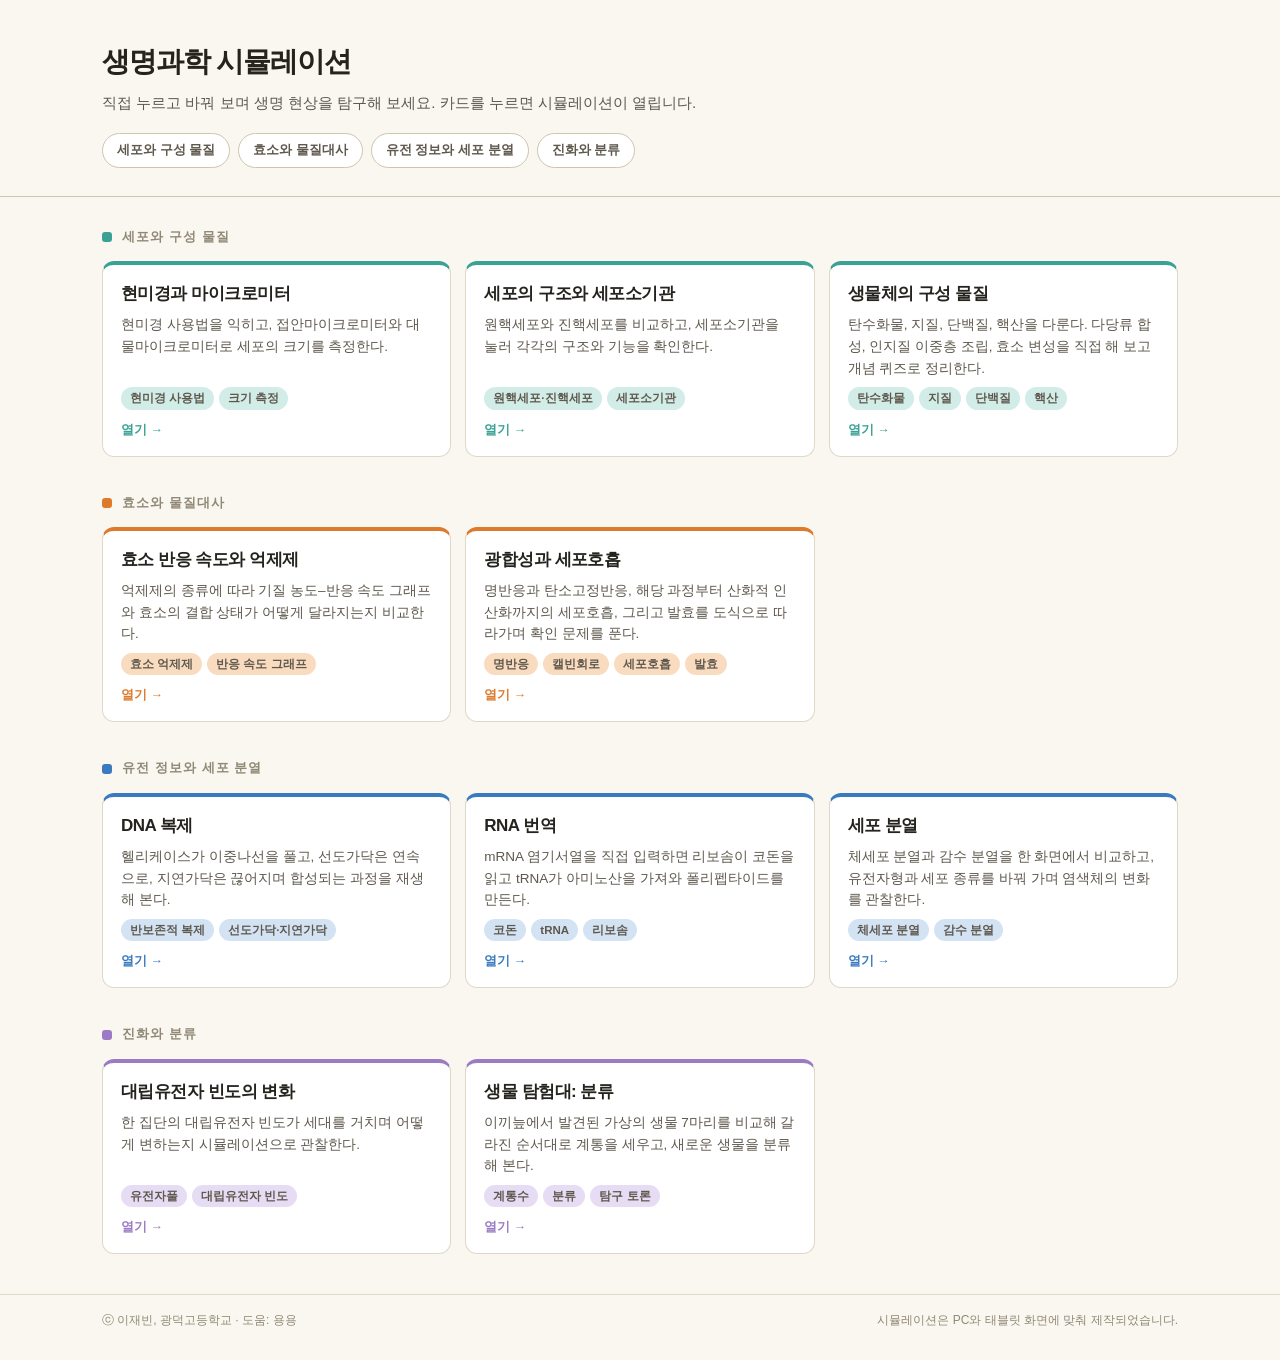
==== index.html @ 3afd6b74 "시뮬레이션 목록 페이지(index.html) 추가 - 시뮬레이션 10개를 주제별 4묶음 카드로 정리 - 태블릿·휴대폰 화면 대응" ====
<!DOCTYPE html>
<html lang="ko">
<head>
<meta charset="utf-8">
<meta name="viewport" content="width=device-width, initial-scale=1">
<title>생명과학 시뮬레이션</title>
<meta name="description" content="세포, 물질대사, 유전, 진화를 직접 조작하며 탐구하는 생명과학 인터랙티브 시뮬레이션 모음">
<style>
:root{
  --paper:#FAF7F0;
  --card:#FFFFFF;
  --ink:#25231E;
  --ink2:#5E584D;
  --ink3:#918977;
  --rule:#E0D8C7;
  --rule2:#CFC5AE;
  --orange:#DE7A2C;
  --sans:"Apple SD Gothic Neo","Malgun Gothic","맑은 고딕","Noto Sans KR","Nanum Gothic",sans-serif;

  /* 주제별 색 */
  --c1:#3AA294; --c1s:#D2ECE7;
  --c2:#DE7A2C; --c2s:#F9DCC0;
  --c3:#3A7BC0; --c3s:#D3E3F4;
  --c4:#9A7BC4; --c4s:#E6DCF4;
}
*{box-sizing:border-box;margin:0;padding:0}
body{
  background:var(--paper);color:var(--ink);
  font-family:var(--sans);font-size:15px;line-height:1.6;
  -webkit-font-smoothing:antialiased;
}
.wrap{max-width:1120px;margin:0 auto;padding:0 22px}

header{border-bottom:1px solid var(--rule2);padding:40px 0 28px}
header h1{font-size:28px;font-weight:800;letter-spacing:-.04em}
header p{margin-top:6px;color:var(--ink2);font-size:15px}
.jump{display:flex;flex-wrap:wrap;gap:8px;margin-top:18px}
.jump a{
  font-size:13px;font-weight:700;text-decoration:none;color:var(--ink2);
  border:1px solid var(--rule2);background:var(--card);border-radius:20px;padding:6px 14px;
}
.jump a:hover{border-color:var(--ink3);color:var(--ink)}

section{padding:30px 0 6px}
section h2{
  display:flex;align-items:center;gap:10px;
  font-size:13px;font-weight:800;letter-spacing:.08em;color:var(--ink3);margin-bottom:14px;
}
section h2::before{content:"";width:10px;height:10px;border-radius:3px;background:var(--c)}
.grid{display:grid;grid-template-columns:repeat(auto-fill,minmax(310px,1fr));gap:14px}

a.card{
  display:flex;flex-direction:column;gap:8px;
  background:var(--card);border:1px solid var(--rule);border-radius:12px;
  border-top:4px solid var(--c);
  padding:18px 18px 16px;text-decoration:none;color:inherit;min-height:168px;
  transition:transform .15s,box-shadow .15s,border-color .15s;
}
a.card:hover,a.card:focus-visible{
  transform:translateY(-2px);box-shadow:0 6px 18px rgba(60,50,30,.10);border-color:var(--rule2);
  outline:none;
}
.card h3{font-size:17px;font-weight:800;letter-spacing:-.03em;line-height:1.35}
.card p{font-size:13.5px;color:var(--ink2);line-height:1.6;flex:1}
.tags{display:flex;flex-wrap:wrap;gap:5px}
.tags span{
  font-size:11.5px;font-weight:700;padding:2px 9px;border-radius:20px;
  background:var(--cs);color:var(--ink2);
}
.go{font-size:12.5px;font-weight:800;color:var(--c);margin-top:2px}

.t1{--c:var(--c1);--cs:var(--c1s)}
.t2{--c:var(--c2);--cs:var(--c2s)}
.t3{--c:var(--c3);--cs:var(--c3s)}
.t4{--c:var(--c4);--cs:var(--c4s)}

footer{margin-top:34px;border-top:1px solid var(--rule);padding:16px 0 30px;font-size:12px;color:var(--ink3)}
.foot{display:flex;justify-content:space-between;gap:6px 12px;flex-wrap:wrap}

@media (prefers-reduced-motion:reduce){ a.card{transition:none} a.card:hover{transform:none} }
@media (max-width:640px){
  .wrap{padding:0 16px}
  header{padding:26px 0 20px}
  header h1{font-size:23px}
  .grid{grid-template-columns:1fr}
  a.card{min-height:0}
}
</style>
</head>
<body>

<header>
  <div class="wrap">
    <h1>생명과학 시뮬레이션</h1>
    <p>직접 누르고 바꿔 보며 생명 현상을 탐구해 보세요. 카드를 누르면 시뮬레이션이 열립니다.</p>
    <nav class="jump" aria-label="주제 바로가기">
      <a href="#cell">세포와 구성 물질</a>
      <a href="#meta">효소와 물질대사</a>
      <a href="#gene">유전 정보와 세포 분열</a>
      <a href="#evo">진화와 분류</a>
    </nav>
  </div>
</header>

<main class="wrap">

  <section id="cell" class="t1">
    <h2>세포와 구성 물질</h2>
    <div class="grid">
      <a class="card" href="Microscope.html">
        <h3>현미경과 마이크로미터</h3>
        <p>현미경 사용법을 익히고, 접안마이크로미터와 대물마이크로미터로 세포의 크기를 측정한다.</p>
        <div class="tags"><span>현미경 사용법</span><span>크기 측정</span></div>
        <span class="go">열기 →</span>
      </a>
      <a class="card" href="CellStructure.html">
        <h3>세포의 구조와 세포소기관</h3>
        <p>원핵세포와 진핵세포를 비교하고, 세포소기관을 눌러 각각의 구조와 기능을 확인한다.</p>
        <div class="tags"><span>원핵세포·진핵세포</span><span>세포소기관</span></div>
        <span class="go">열기 →</span>
      </a>
      <a class="card" href="metabolism_simulation_scaffold.html">
        <h3>생물체의 구성 물질</h3>
        <p>탄수화물, 지질, 단백질, 핵산을 다룬다. 다당류 합성, 인지질 이중층 조립, 효소 변성을 직접 해 보고 개념 퀴즈로 정리한다.</p>
        <div class="tags"><span>탄수화물</span><span>지질</span><span>단백질</span><span>핵산</span></div>
        <span class="go">열기 →</span>
      </a>
    </div>
  </section>

  <section id="meta" class="t2">
    <h2>효소와 물질대사</h2>
    <div class="grid">
      <a class="card" href="EnzymeInhibitor.html">
        <h3>효소 반응 속도와 억제제</h3>
        <p>억제제의 종류에 따라 기질 농도–반응 속도 그래프와 효소의 결합 상태가 어떻게 달라지는지 비교한다.</p>
        <div class="tags"><span>효소 억제제</span><span>반응 속도 그래프</span></div>
        <span class="go">열기 →</span>
      </a>
      <a class="card" href="Photosynthesis.html">
        <h3>광합성과 세포호흡</h3>
        <p>명반응과 탄소고정반응, 해당 과정부터 산화적 인산화까지의 세포호흡, 그리고 발효를 도식으로 따라가며 확인 문제를 푼다.</p>
        <div class="tags"><span>명반응</span><span>캘빈회로</span><span>세포호흡</span><span>발효</span></div>
        <span class="go">열기 →</span>
      </a>
    </div>
  </section>

  <section id="gene" class="t3">
    <h2>유전 정보와 세포 분열</h2>
    <div class="grid">
      <a class="card" href="DNARep.html">
        <h3>DNA 복제</h3>
        <p>헬리케이스가 이중나선을 풀고, 선도가닥은 연속으로, 지연가닥은 끊어지며 합성되는 과정을 재생해 본다.</p>
        <div class="tags"><span>반보존적 복제</span><span>선도가닥·지연가닥</span></div>
        <span class="go">열기 →</span>
      </a>
      <a class="card" href="RNATrans.html">
        <h3>RNA 번역</h3>
        <p>mRNA 염기서열을 직접 입력하면 리보솜이 코돈을 읽고 tRNA가 아미노산을 가져와 폴리펩타이드를 만든다.</p>
        <div class="tags"><span>코돈</span><span>tRNA</span><span>리보솜</span></div>
        <span class="go">열기 →</span>
      </a>
      <a class="card" href="CellDivision.html">
        <h3>세포 분열</h3>
        <p>체세포 분열과 감수 분열을 한 화면에서 비교하고, 유전자형과 세포 종류를 바꿔 가며 염색체의 변화를 관찰한다.</p>
        <div class="tags"><span>체세포 분열</span><span>감수 분열</span></div>
        <span class="go">열기 →</span>
      </a>
    </div>
  </section>

  <section id="evo" class="t4">
    <h2>진화와 분류</h2>
    <div class="grid">
      <a class="card" href="RevSim.html">
        <h3>대립유전자 빈도의 변화</h3>
        <p>한 집단의 대립유전자 빈도가 세대를 거치며 어떻게 변하는지 시뮬레이션으로 관찰한다.</p>
        <div class="tags"><span>유전자풀</span><span>대립유전자 빈도</span></div>
        <span class="go">열기 →</span>
      </a>
      <a class="card" href="Dis.html">
        <h3>생물 탐험대: 분류</h3>
        <p>이끼늪에서 발견된 가상의 생물 7마리를 비교해 갈라진 순서대로 계통을 세우고, 새로운 생물을 분류해 본다.</p>
        <div class="tags"><span>계통수</span><span>분류</span><span>탐구 토론</span></div>
        <span class="go">열기 →</span>
      </a>
    </div>
  </section>

</main>

<footer>
  <div class="wrap foot">
    <span>ⓒ 이재빈, 광덕고등학교 · 도움: 용용</span>
    <span>시뮬레이션은 PC와 태블릿 화면에 맞춰 제작되었습니다.</span>
  </div>
</footer>

</body>
</html>
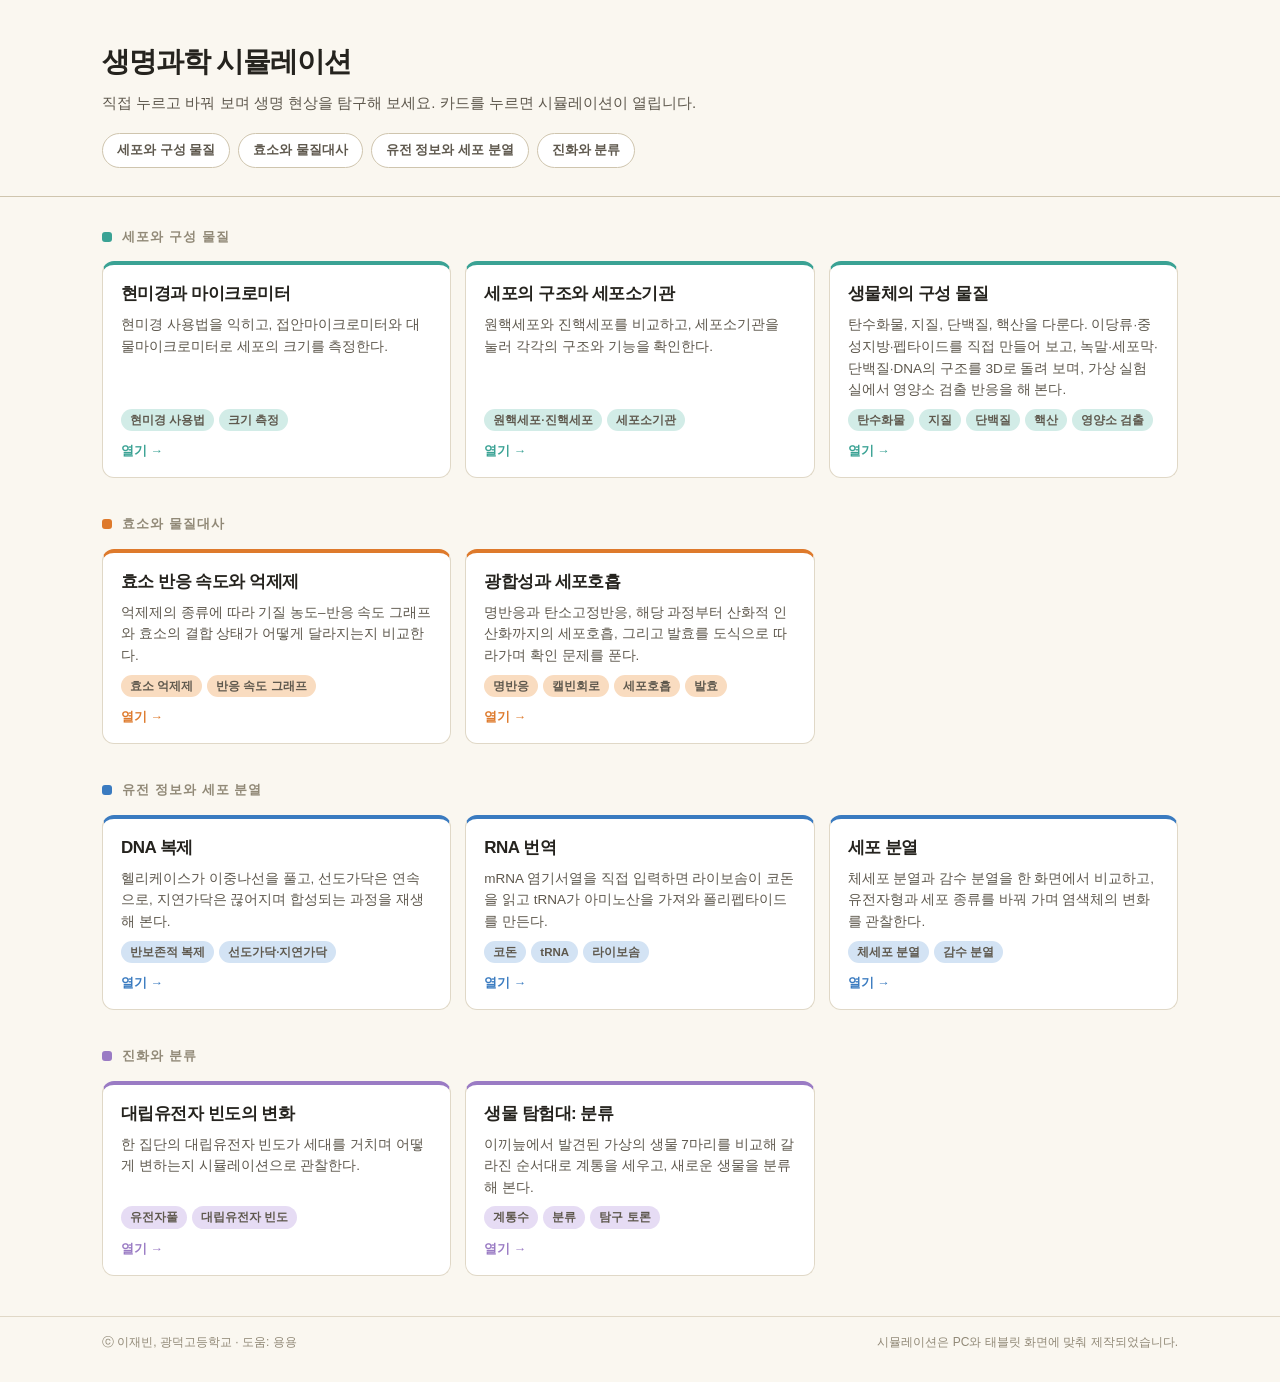
==== commit 8678921b: "Add files via upload 생명체의 구성 물질 기능 추가(3D 모델링, 검출 실험, 종합 분류), 인덱스 페이지 수정, RNA 합성 용어 수정" ====
--- a/index.html
+++ b/index.html
@@ -119,10 +119,10 @@
         <div class="tags"><span>원핵세포·진핵세포</span><span>세포소기관</span></div>
         <span class="go">열기 →</span>
       </a>
-      <a class="card" href="metabolism_simulation_scaffold.html">
+      <a class="card" href="Biomolecules.html">
         <h3>생물체의 구성 물질</h3>
-        <p>탄수화물, 지질, 단백질, 핵산을 다룬다. 다당류 합성, 인지질 이중층 조립, 효소 변성을 직접 해 보고 개념 퀴즈로 정리한다.</p>
-        <div class="tags"><span>탄수화물</span><span>지질</span><span>단백질</span><span>핵산</span></div>
+        <p>탄수화물, 지질, 단백질, 핵산을 다룬다. 이당류·중성지방·펩타이드를 직접 만들어 보고, 녹말·세포막·단백질·DNA의 구조를 3D로 돌려 보며, 가상 실험실에서 영양소 검출 반응을 해 본다.</p>
+        <div class="tags"><span>탄수화물</span><span>지질</span><span>단백질</span><span>핵산</span><span>영양소 검출</span></div>
         <span class="go">열기 →</span>
       </a>
     </div>
@@ -157,8 +157,8 @@
       </a>
       <a class="card" href="RNATrans.html">
         <h3>RNA 번역</h3>
-        <p>mRNA 염기서열을 직접 입력하면 리보솜이 코돈을 읽고 tRNA가 아미노산을 가져와 폴리펩타이드를 만든다.</p>
-        <div class="tags"><span>코돈</span><span>tRNA</span><span>리보솜</span></div>
+        <p>mRNA 염기서열을 직접 입력하면 라이보솜이 코돈을 읽고 tRNA가 아미노산을 가져와 폴리펩타이드를 만든다.</p>
+        <div class="tags"><span>코돈</span><span>tRNA</span><span>라이보솜</span></div>
         <span class="go">열기 →</span>
       </a>
       <a class="card" href="CellDivision.html">
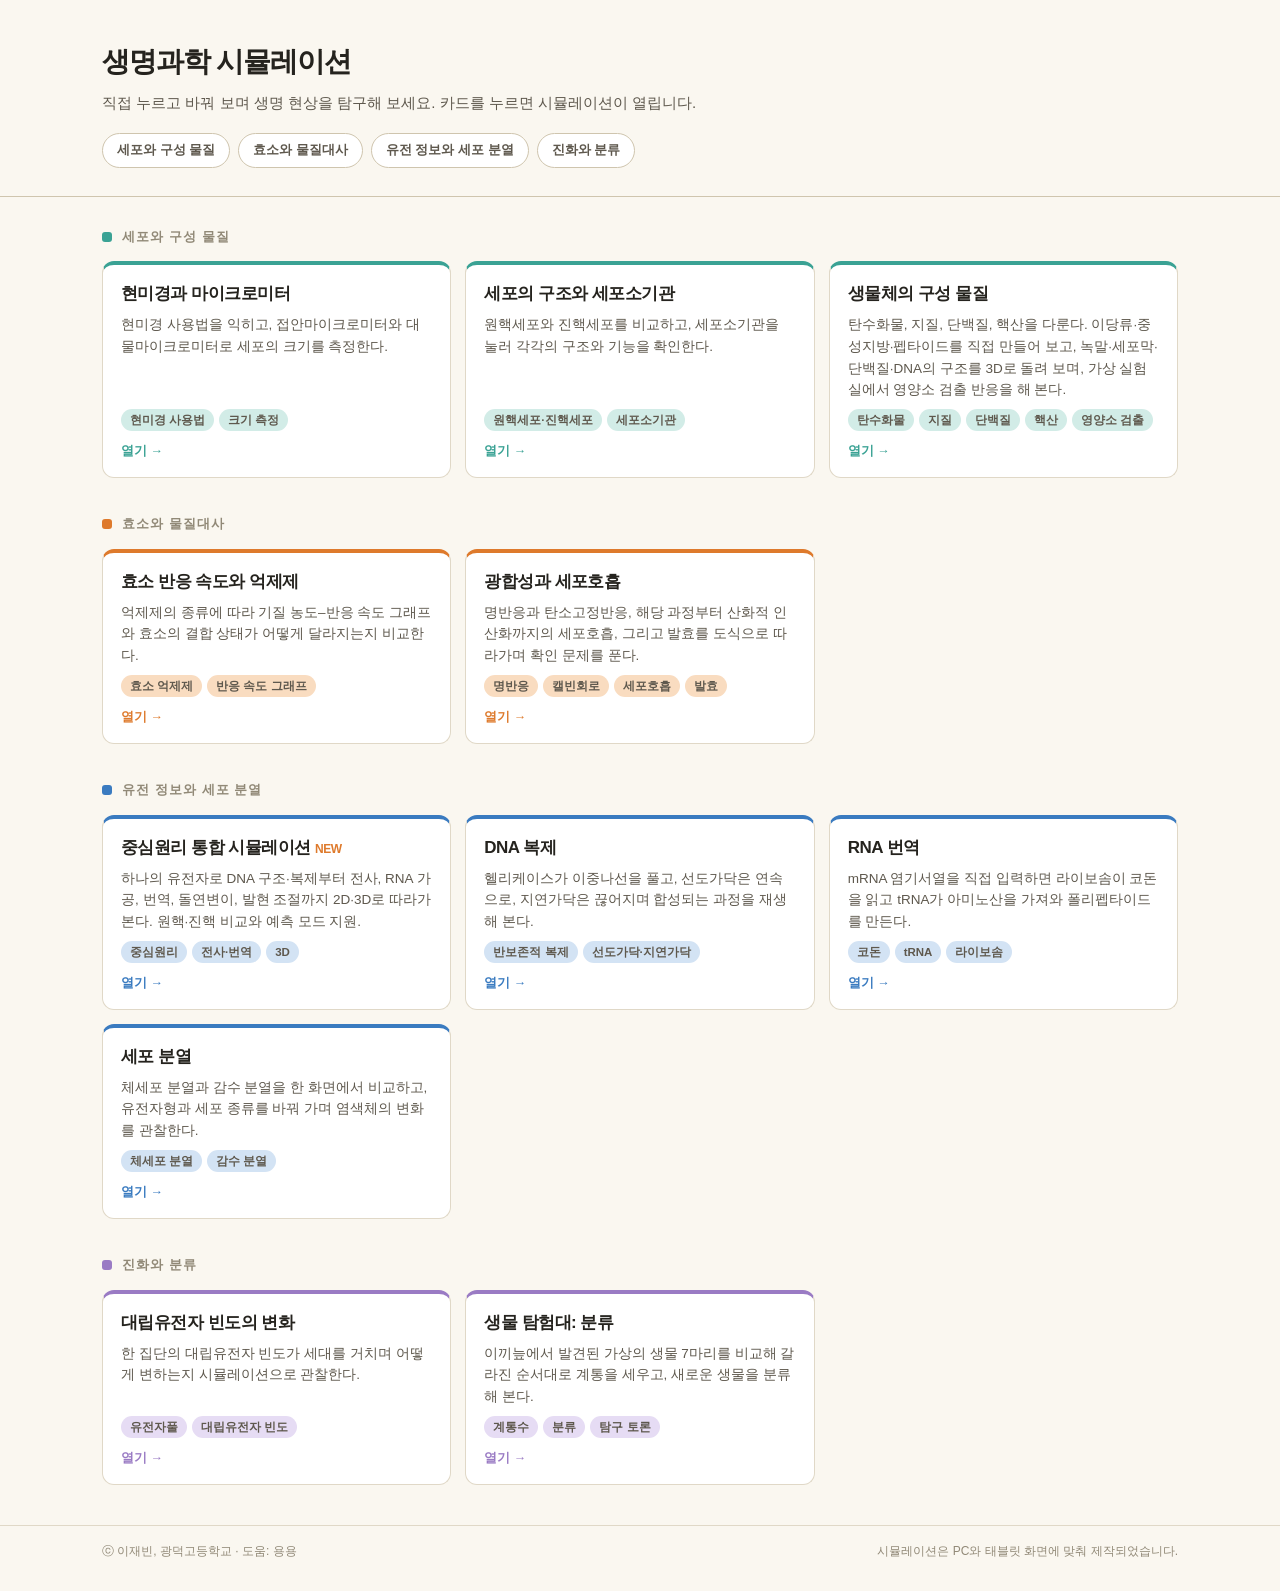
==== commit b3afbc44: "중심원리 시뮬레이션 추가" ====
--- a/index.html
+++ b/index.html
@@ -149,6 +149,12 @@
   <section id="gene" class="t3">
     <h2>유전 정보와 세포 분열</h2>
     <div class="grid">
+      <a class="card" href="CentralDogma.html">
+        <h3>중심원리 통합 시뮬레이션 <span style="font-size:12px;color:var(--orange)">NEW</span></h3>
+        <p>하나의 유전자로 DNA 구조·복제부터 전사, RNA 가공, 번역, 돌연변이, 발현 조절까지 2D·3D로 따라가 본다. 원핵·진핵 비교와 예측 모드 지원.</p>
+        <div class="tags"><span>중심원리</span><span>전사·번역</span><span>3D</span></div>
+        <span class="go">열기 →</span>
+      </a>
       <a class="card" href="DNARep.html">
         <h3>DNA 복제</h3>
         <p>헬리케이스가 이중나선을 풀고, 선도가닥은 연속으로, 지연가닥은 끊어지며 합성되는 과정을 재생해 본다.</p>
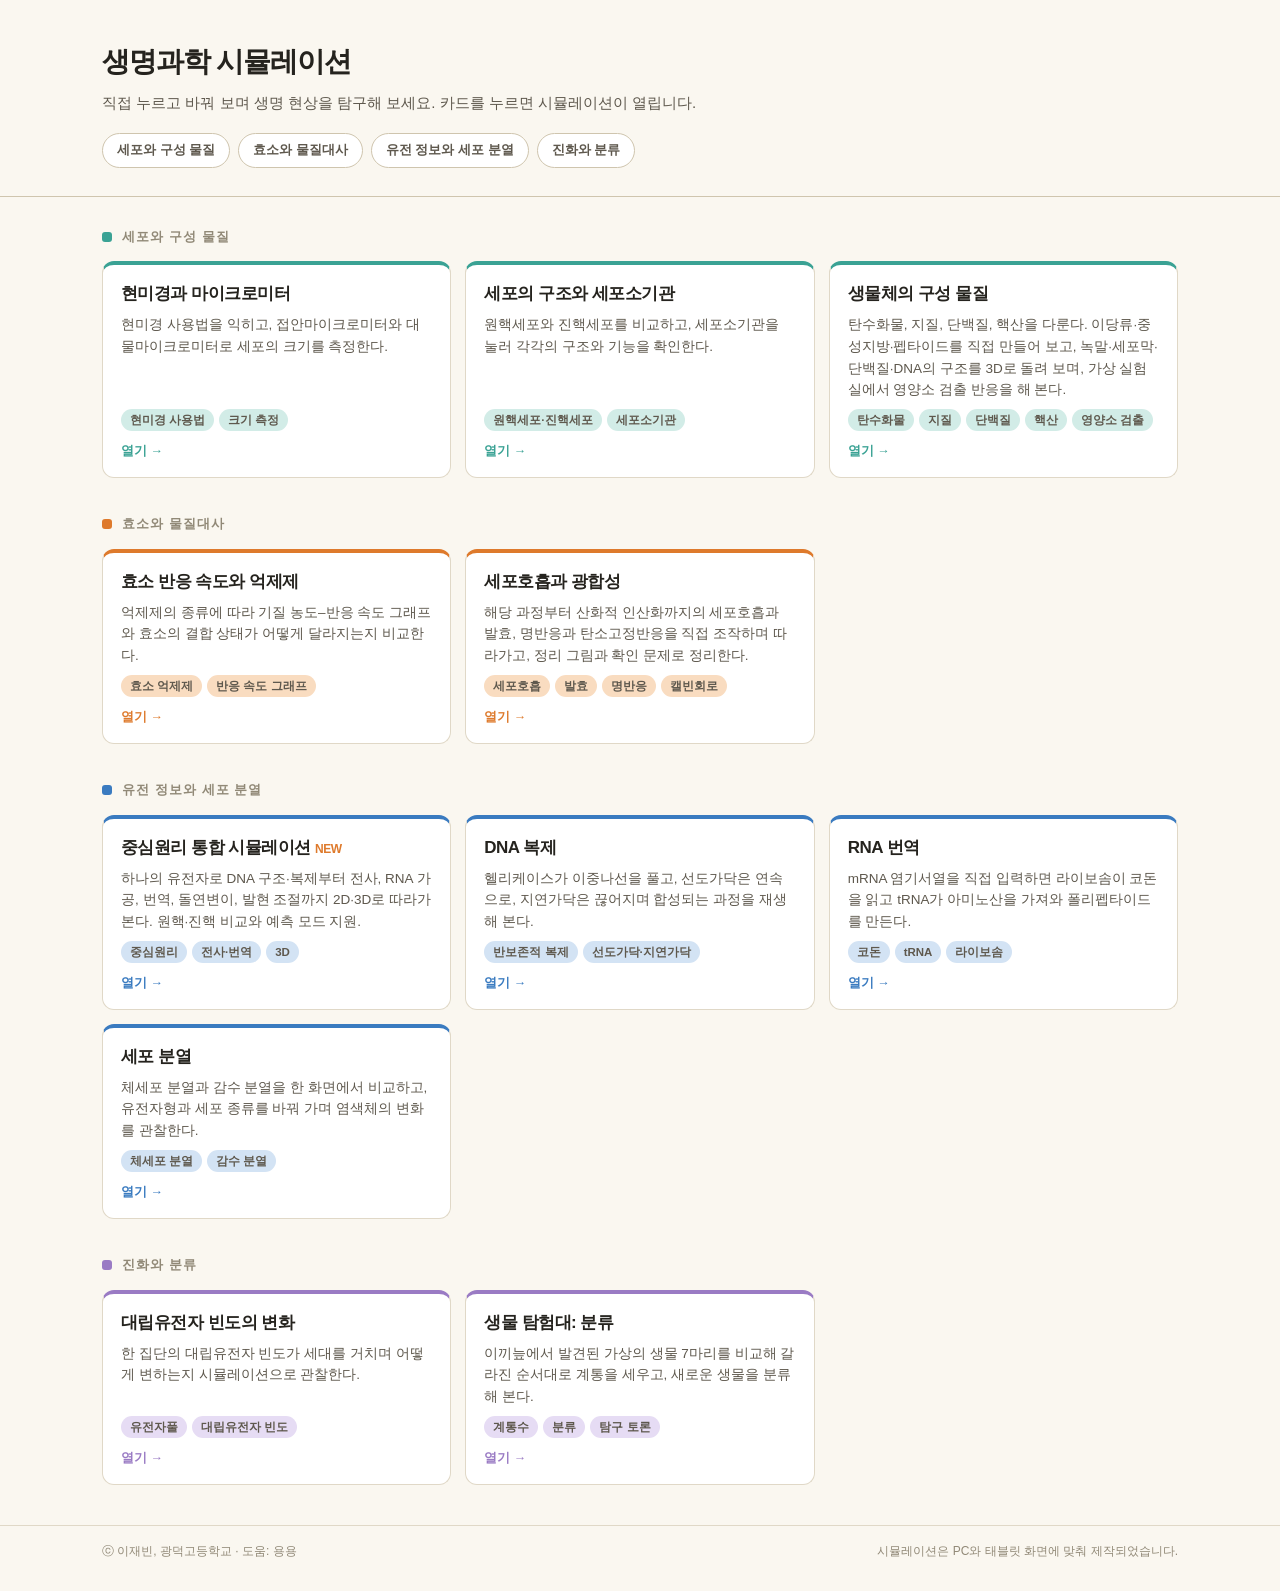
==== commit 2db2186b: "세포호흡과 광합성 수정(직접 조작)" ====
--- a/index.html
+++ b/index.html
@@ -138,9 +138,9 @@
         <span class="go">열기 →</span>
       </a>
       <a class="card" href="Photosynthesis.html">
-        <h3>광합성과 세포호흡</h3>
-        <p>명반응과 탄소고정반응, 해당 과정부터 산화적 인산화까지의 세포호흡, 그리고 발효를 도식으로 따라가며 확인 문제를 푼다.</p>
-        <div class="tags"><span>명반응</span><span>캘빈회로</span><span>세포호흡</span><span>발효</span></div>
+        <h3>세포호흡과 광합성</h3>
+        <p>해당 과정부터 산화적 인산화까지의 세포호흡과 발효, 명반응과 탄소고정반응을 직접 조작하며 따라가고, 정리 그림과 확인 문제로 정리한다.</p>
+        <div class="tags"><span>세포호흡</span><span>발효</span><span>명반응</span><span>캘빈회로</span></div>
         <span class="go">열기 →</span>
       </a>
     </div>
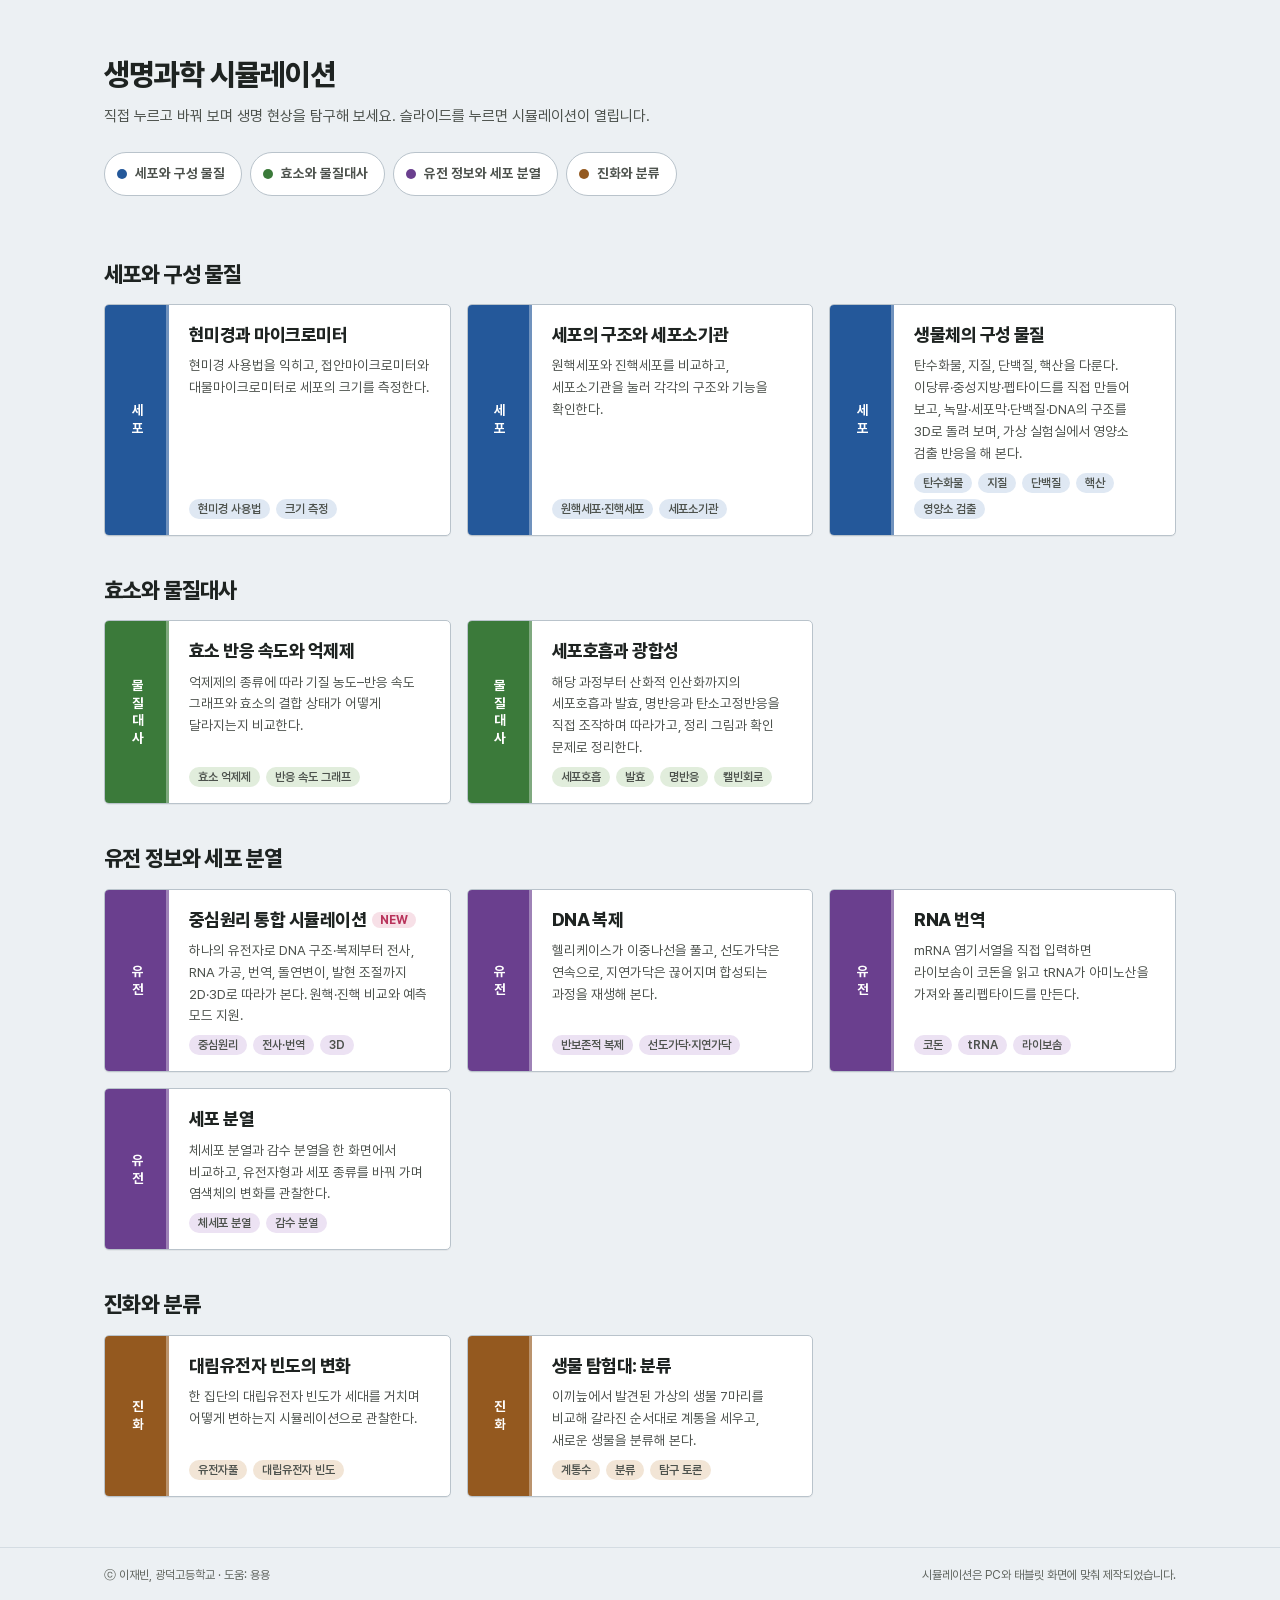
==== commit 410f07d9: "style: 전 페이지 디자인 통일 (공통 CSS 분리, Pretendard 포함) - css/base.css 공통 토큰: 슬라이드 유리 푸른 회색 바탕, 메틸렌 블루 강조, 단원" ====
--- a/index.html
+++ b/index.html
@@ -5,99 +5,21 @@
 <meta name="viewport" content="width=device-width, initial-scale=1">
 <title>생명과학 시뮬레이션</title>
 <meta name="description" content="세포, 물질대사, 유전, 진화를 직접 조작하며 탐구하는 생명과학 인터랙티브 시뮬레이션 모음">
-<style>
-:root{
-  --paper:#FAF7F0;
-  --card:#FFFFFF;
-  --ink:#25231E;
-  --ink2:#5E584D;
-  --ink3:#918977;
-  --rule:#E0D8C7;
-  --rule2:#CFC5AE;
-  --orange:#DE7A2C;
-  --sans:"Apple SD Gothic Neo","Malgun Gothic","맑은 고딕","Noto Sans KR","Nanum Gothic",sans-serif;
-
-  /* 주제별 색 */
-  --c1:#3AA294; --c1s:#D2ECE7;
-  --c2:#DE7A2C; --c2s:#F9DCC0;
-  --c3:#3A7BC0; --c3s:#D3E3F4;
-  --c4:#9A7BC4; --c4s:#E6DCF4;
-}
-*{box-sizing:border-box;margin:0;padding:0}
-body{
-  background:var(--paper);color:var(--ink);
-  font-family:var(--sans);font-size:15px;line-height:1.6;
-  -webkit-font-smoothing:antialiased;
-}
-.wrap{max-width:1120px;margin:0 auto;padding:0 22px}
-
-header{border-bottom:1px solid var(--rule2);padding:40px 0 28px}
-header h1{font-size:28px;font-weight:800;letter-spacing:-.04em}
-header p{margin-top:6px;color:var(--ink2);font-size:15px}
-.jump{display:flex;flex-wrap:wrap;gap:8px;margin-top:18px}
-.jump a{
-  font-size:13px;font-weight:700;text-decoration:none;color:var(--ink2);
-  border:1px solid var(--rule2);background:var(--card);border-radius:20px;padding:6px 14px;
-}
-.jump a:hover{border-color:var(--ink3);color:var(--ink)}
-
-section{padding:30px 0 6px}
-section h2{
-  display:flex;align-items:center;gap:10px;
-  font-size:13px;font-weight:800;letter-spacing:.08em;color:var(--ink3);margin-bottom:14px;
-}
-section h2::before{content:"";width:10px;height:10px;border-radius:3px;background:var(--c)}
-.grid{display:grid;grid-template-columns:repeat(auto-fill,minmax(310px,1fr));gap:14px}
-
-a.card{
-  display:flex;flex-direction:column;gap:8px;
-  background:var(--card);border:1px solid var(--rule);border-radius:12px;
-  border-top:4px solid var(--c);
-  padding:18px 18px 16px;text-decoration:none;color:inherit;min-height:168px;
-  transition:transform .15s,box-shadow .15s,border-color .15s;
-}
-a.card:hover,a.card:focus-visible{
-  transform:translateY(-2px);box-shadow:0 6px 18px rgba(60,50,30,.10);border-color:var(--rule2);
-  outline:none;
-}
-.card h3{font-size:17px;font-weight:800;letter-spacing:-.03em;line-height:1.35}
-.card p{font-size:13.5px;color:var(--ink2);line-height:1.6;flex:1}
-.tags{display:flex;flex-wrap:wrap;gap:5px}
-.tags span{
-  font-size:11.5px;font-weight:700;padding:2px 9px;border-radius:20px;
-  background:var(--cs);color:var(--ink2);
-}
-.go{font-size:12.5px;font-weight:800;color:var(--c);margin-top:2px}
-
-.t1{--c:var(--c1);--cs:var(--c1s)}
-.t2{--c:var(--c2);--cs:var(--c2s)}
-.t3{--c:var(--c3);--cs:var(--c3s)}
-.t4{--c:var(--c4);--cs:var(--c4s)}
-
-footer{margin-top:34px;border-top:1px solid var(--rule);padding:16px 0 30px;font-size:12px;color:var(--ink3)}
-.foot{display:flex;justify-content:space-between;gap:6px 12px;flex-wrap:wrap}
-
-@media (prefers-reduced-motion:reduce){ a.card{transition:none} a.card:hover{transform:none} }
-@media (max-width:640px){
-  .wrap{padding:0 16px}
-  header{padding:26px 0 20px}
-  header h1{font-size:23px}
-  .grid{grid-template-columns:1fr}
-  a.card{min-height:0}
-}
-</style>
+<link rel="preload" href="fonts/Pretendard-ExtraBold.subset.woff2" as="font" type="font/woff2" crossorigin>
+<link rel="stylesheet" href="css/base.css">
+<link rel="stylesheet" href="css/index.css">
 </head>
 <body>
 
 <header>
   <div class="wrap">
     <h1>생명과학 시뮬레이션</h1>
-    <p>직접 누르고 바꿔 보며 생명 현상을 탐구해 보세요. 카드를 누르면 시뮬레이션이 열립니다.</p>
+    <p>직접 누르고 바꿔 보며 생명 현상을 탐구해 보세요. 슬라이드를 누르면 시뮬레이션이 열립니다.</p>
     <nav class="jump" aria-label="주제 바로가기">
-      <a href="#cell">세포와 구성 물질</a>
-      <a href="#meta">효소와 물질대사</a>
-      <a href="#gene">유전 정보와 세포 분열</a>
-      <a href="#evo">진화와 분류</a>
+      <a href="#cell" class="t1">세포와 구성 물질</a>
+      <a href="#meta" class="t2">효소와 물질대사</a>
+      <a href="#gene" class="t3">유전 정보와 세포 분열</a>
+      <a href="#evo" class="t4">진화와 분류</a>
     </nav>
   </div>
 </header>
@@ -107,23 +29,29 @@
   <section id="cell" class="t1">
     <h2>세포와 구성 물질</h2>
     <div class="grid">
-      <a class="card" href="Microscope.html">
-        <h3>현미경과 마이크로미터</h3>
-        <p>현미경 사용법을 익히고, 접안마이크로미터와 대물마이크로미터로 세포의 크기를 측정한다.</p>
-        <div class="tags"><span>현미경 사용법</span><span>크기 측정</span></div>
-        <span class="go">열기 →</span>
+      <a class="slide" href="Microscope.html">
+        <span class="label" aria-hidden="true">세포</span>
+        <div class="body">
+          <h3>현미경과 마이크로미터</h3>
+          <p>현미경 사용법을 익히고, 접안마이크로미터와 대물마이크로미터로 세포의 크기를 측정한다.</p>
+          <div class="tags"><span>현미경 사용법</span><span>크기 측정</span></div>
+        </div>
       </a>
-      <a class="card" href="CellStructure.html">
-        <h3>세포의 구조와 세포소기관</h3>
-        <p>원핵세포와 진핵세포를 비교하고, 세포소기관을 눌러 각각의 구조와 기능을 확인한다.</p>
-        <div class="tags"><span>원핵세포·진핵세포</span><span>세포소기관</span></div>
-        <span class="go">열기 →</span>
+      <a class="slide" href="CellStructure.html">
+        <span class="label" aria-hidden="true">세포</span>
+        <div class="body">
+          <h3>세포의 구조와 세포소기관</h3>
+          <p>원핵세포와 진핵세포를 비교하고, 세포소기관을 눌러 각각의 구조와 기능을 확인한다.</p>
+          <div class="tags"><span>원핵세포·진핵세포</span><span>세포소기관</span></div>
+        </div>
       </a>
-      <a class="card" href="Biomolecules.html">
-        <h3>생물체의 구성 물질</h3>
-        <p>탄수화물, 지질, 단백질, 핵산을 다룬다. 이당류·중성지방·펩타이드를 직접 만들어 보고, 녹말·세포막·단백질·DNA의 구조를 3D로 돌려 보며, 가상 실험실에서 영양소 검출 반응을 해 본다.</p>
-        <div class="tags"><span>탄수화물</span><span>지질</span><span>단백질</span><span>핵산</span><span>영양소 검출</span></div>
-        <span class="go">열기 →</span>
+      <a class="slide" href="Biomolecules.html">
+        <span class="label" aria-hidden="true">세포</span>
+        <div class="body">
+          <h3>생물체의 구성 물질</h3>
+          <p>탄수화물, 지질, 단백질, 핵산을 다룬다. 이당류·중성지방·펩타이드를 직접 만들어 보고, 녹말·세포막·단백질·DNA의 구조를 3D로 돌려 보며, 가상 실험실에서 영양소 검출 반응을 해 본다.</p>
+          <div class="tags"><span>탄수화물</span><span>지질</span><span>단백질</span><span>핵산</span><span>영양소 검출</span></div>
+        </div>
       </a>
     </div>
   </section>
@@ -131,17 +59,21 @@
   <section id="meta" class="t2">
     <h2>효소와 물질대사</h2>
     <div class="grid">
-      <a class="card" href="EnzymeInhibitor.html">
-        <h3>효소 반응 속도와 억제제</h3>
-        <p>억제제의 종류에 따라 기질 농도–반응 속도 그래프와 효소의 결합 상태가 어떻게 달라지는지 비교한다.</p>
-        <div class="tags"><span>효소 억제제</span><span>반응 속도 그래프</span></div>
-        <span class="go">열기 →</span>
+      <a class="slide" href="EnzymeInhibitor.html">
+        <span class="label" aria-hidden="true">물질대사</span>
+        <div class="body">
+          <h3>효소 반응 속도와 억제제</h3>
+          <p>억제제의 종류에 따라 기질 농도–반응 속도 그래프와 효소의 결합 상태가 어떻게 달라지는지 비교한다.</p>
+          <div class="tags"><span>효소 억제제</span><span>반응 속도 그래프</span></div>
+        </div>
       </a>
-      <a class="card" href="Photosynthesis.html">
-        <h3>세포호흡과 광합성</h3>
-        <p>해당 과정부터 산화적 인산화까지의 세포호흡과 발효, 명반응과 탄소고정반응을 직접 조작하며 따라가고, 정리 그림과 확인 문제로 정리한다.</p>
-        <div class="tags"><span>세포호흡</span><span>발효</span><span>명반응</span><span>캘빈회로</span></div>
-        <span class="go">열기 →</span>
+      <a class="slide" href="Photosynthesis.html">
+        <span class="label" aria-hidden="true">물질대사</span>
+        <div class="body">
+          <h3>세포호흡과 광합성</h3>
+          <p>해당 과정부터 산화적 인산화까지의 세포호흡과 발효, 명반응과 탄소고정반응을 직접 조작하며 따라가고, 정리 그림과 확인 문제로 정리한다.</p>
+          <div class="tags"><span>세포호흡</span><span>발효</span><span>명반응</span><span>캘빈회로</span></div>
+        </div>
       </a>
     </div>
   </section>
@@ -149,29 +81,37 @@
   <section id="gene" class="t3">
     <h2>유전 정보와 세포 분열</h2>
     <div class="grid">
-      <a class="card" href="CentralDogma.html">
-        <h3>중심원리 통합 시뮬레이션 <span style="font-size:12px;color:var(--orange)">NEW</span></h3>
-        <p>하나의 유전자로 DNA 구조·복제부터 전사, RNA 가공, 번역, 돌연변이, 발현 조절까지 2D·3D로 따라가 본다. 원핵·진핵 비교와 예측 모드 지원.</p>
-        <div class="tags"><span>중심원리</span><span>전사·번역</span><span>3D</span></div>
-        <span class="go">열기 →</span>
+      <a class="slide" href="CentralDogma.html">
+        <span class="label" aria-hidden="true">유전</span>
+        <div class="body">
+          <h3>중심원리 통합 시뮬레이션<span class="new">NEW</span></h3>
+          <p>하나의 유전자로 DNA 구조·복제부터 전사, RNA 가공, 번역, 돌연변이, 발현 조절까지 2D·3D로 따라가 본다. 원핵·진핵 비교와 예측 모드 지원.</p>
+          <div class="tags"><span>중심원리</span><span>전사·번역</span><span>3D</span></div>
+        </div>
       </a>
-      <a class="card" href="DNARep.html">
-        <h3>DNA 복제</h3>
-        <p>헬리케이스가 이중나선을 풀고, 선도가닥은 연속으로, 지연가닥은 끊어지며 합성되는 과정을 재생해 본다.</p>
-        <div class="tags"><span>반보존적 복제</span><span>선도가닥·지연가닥</span></div>
-        <span class="go">열기 →</span>
+      <a class="slide" href="DNARep.html">
+        <span class="label" aria-hidden="true">유전</span>
+        <div class="body">
+          <h3>DNA 복제</h3>
+          <p>헬리케이스가 이중나선을 풀고, 선도가닥은 연속으로, 지연가닥은 끊어지며 합성되는 과정을 재생해 본다.</p>
+          <div class="tags"><span>반보존적 복제</span><span>선도가닥·지연가닥</span></div>
+        </div>
       </a>
-      <a class="card" href="RNATrans.html">
-        <h3>RNA 번역</h3>
-        <p>mRNA 염기서열을 직접 입력하면 라이보솜이 코돈을 읽고 tRNA가 아미노산을 가져와 폴리펩타이드를 만든다.</p>
-        <div class="tags"><span>코돈</span><span>tRNA</span><span>라이보솜</span></div>
-        <span class="go">열기 →</span>
+      <a class="slide" href="RNATrans.html">
+        <span class="label" aria-hidden="true">유전</span>
+        <div class="body">
+          <h3>RNA 번역</h3>
+          <p>mRNA 염기서열을 직접 입력하면 라이보솜이 코돈을 읽고 tRNA가 아미노산을 가져와 폴리펩타이드를 만든다.</p>
+          <div class="tags"><span>코돈</span><span>tRNA</span><span>라이보솜</span></div>
+        </div>
       </a>
-      <a class="card" href="CellDivision.html">
-        <h3>세포 분열</h3>
-        <p>체세포 분열과 감수 분열을 한 화면에서 비교하고, 유전자형과 세포 종류를 바꿔 가며 염색체의 변화를 관찰한다.</p>
-        <div class="tags"><span>체세포 분열</span><span>감수 분열</span></div>
-        <span class="go">열기 →</span>
+      <a class="slide" href="CellDivision.html">
+        <span class="label" aria-hidden="true">유전</span>
+        <div class="body">
+          <h3>세포 분열</h3>
+          <p>체세포 분열과 감수 분열을 한 화면에서 비교하고, 유전자형과 세포 종류를 바꿔 가며 염색체의 변화를 관찰한다.</p>
+          <div class="tags"><span>체세포 분열</span><span>감수 분열</span></div>
+        </div>
       </a>
     </div>
   </section>
@@ -179,17 +119,21 @@
   <section id="evo" class="t4">
     <h2>진화와 분류</h2>
     <div class="grid">
-      <a class="card" href="RevSim.html">
-        <h3>대립유전자 빈도의 변화</h3>
-        <p>한 집단의 대립유전자 빈도가 세대를 거치며 어떻게 변하는지 시뮬레이션으로 관찰한다.</p>
-        <div class="tags"><span>유전자풀</span><span>대립유전자 빈도</span></div>
-        <span class="go">열기 →</span>
+      <a class="slide" href="RevSim.html">
+        <span class="label" aria-hidden="true">진화</span>
+        <div class="body">
+          <h3>대립유전자 빈도의 변화</h3>
+          <p>한 집단의 대립유전자 빈도가 세대를 거치며 어떻게 변하는지 시뮬레이션으로 관찰한다.</p>
+          <div class="tags"><span>유전자풀</span><span>대립유전자 빈도</span></div>
+        </div>
       </a>
-      <a class="card" href="Dis.html">
-        <h3>생물 탐험대: 분류</h3>
-        <p>이끼늪에서 발견된 가상의 생물 7마리를 비교해 갈라진 순서대로 계통을 세우고, 새로운 생물을 분류해 본다.</p>
-        <div class="tags"><span>계통수</span><span>분류</span><span>탐구 토론</span></div>
-        <span class="go">열기 →</span>
+      <a class="slide" href="Dis.html">
+        <span class="label" aria-hidden="true">진화</span>
+        <div class="body">
+          <h3>생물 탐험대: 분류</h3>
+          <p>이끼늪에서 발견된 가상의 생물 7마리를 비교해 갈라진 순서대로 계통을 세우고, 새로운 생물을 분류해 본다.</p>
+          <div class="tags"><span>계통수</span><span>분류</span><span>탐구 토론</span></div>
+        </div>
       </a>
     </div>
   </section>
--- a/css/base.css
+++ b/css/base.css
@@ -0,0 +1,138 @@
+/* =====================================================================
+   생명과학 시뮬레이션 공통 스타일
+   - 바탕은 실험 노트 종이, 강조색은 실제 실험에서 쓰는 염색약 색이다.
+   - 페이지별 스타일(css/<페이지>.css)은 이 파일의 토큰만 가져다 쓴다.
+   - 도식 속 과목 색(염기, 세포소기관 등)은 페이지 파일에 그대로 둔다.
+   ===================================================================== */
+
+@font-face{font-family:"Pretendard";font-weight:400;font-style:normal;font-display:swap;
+  src:url("../fonts/Pretendard-Regular.subset.woff2") format("woff2")}
+@font-face{font-family:"Pretendard";font-weight:600;font-style:normal;font-display:swap;
+  src:url("../fonts/Pretendard-SemiBold.subset.woff2") format("woff2")}
+@font-face{font-family:"Pretendard";font-weight:700;font-style:normal;font-display:swap;
+  src:url("../fonts/Pretendard-Bold.subset.woff2") format("woff2")}
+@font-face{font-family:"Pretendard";font-weight:800;font-style:normal;font-display:swap;
+  src:url("../fonts/Pretendard-ExtraBold.subset.woff2") format("woff2")}
+
+:root{
+  /* 종이와 먹 */
+  /* 바탕은 프레파라트 슬라이드 유리의 푸른 회색이다. 흰 무대와 패널이 그 위에 놓인다. */
+  --paper:#ECF0F3;        /* 페이지 바탕 */
+  --paper-2:#E1E7EC;      /* 꺼진 면: 비활성 탭, 보조 띠 */
+  --paper-3:#D5DDE3;      /* 꺼진 면 위 호버 */
+  --surface:#FFFFFF;      /* 무대, 패널 */
+  --surface-2:#F7F9FB;    /* 패널 머리, 표 머리 */
+  --ink:#1E2321;          /* 본문 */
+  --ink-2:#4D524D;        /* 보조 글자: 모든 바탕에서 7:1 안팎 */
+  --ink-3:#5F645E;        /* 흐린 글자: 가장 어두운 바탕(--paper-2)에서도 4.5:1 이상 */
+  --rule:#D4DCE2;         /* 얇은 구분선 (장식) */
+  --rule-2:#B9C3CB;       /* 버튼 테두리, 진한 구분선 */
+  --control-line:#7C8590; /* 입력칸·선택 상자 테두리: 바탕 대비 3:1 이상 */
+
+  /* 좌우 여백과 누르는 크기 */
+  --gutter:24px;
+  --tap:44px;             /* 버튼·링크·컨트롤의 최소 높이 */
+  --tap-gap:8px;          /* 옆 컨트롤과의 최소 간격 */
+
+  /* 강조: 메틸렌 블루 */
+  --accent:#24589A;
+  --accent-strong:#1A4377;
+  --accent-soft:#DFE8F3;
+  --accent-ink:#FFFFFF;
+
+  /* 보조 강조: 에오신 */
+  --eosin:#B8325A;
+  --eosin-soft:#F7E0E7;
+
+  /* 채점 */
+  --ok:#2F6B3E;  --ok-soft:#E2EFE0;  --ok-line:#8DB884;
+  --no:#A3352B;  --no-soft:#F8E2DE;  --no-line:#D9968D;
+  --warn:#86610F; --warn-soft:#F5EBD0; --warn-line:#D9B65C;
+
+  /* 단원 색 = 염색약 */
+  --stain-cell:#24589A;  --stain-cell-soft:#DFE8F3;   /* 메틸렌 블루: 세포와 구성 물질 */
+  --stain-meta:#3B7A3A;  --stain-meta-soft:#E1EDDC;   /* 엽록소: 효소와 물질대사 */
+  --stain-gene:#6A3F8E;  --stain-gene-soft:#ECE2F3;   /* 크리스털 바이올렛: 유전 */
+  --stain-evo:#94591F;   --stain-evo-soft:#F2E5D6;    /* 아이오딘: 진화와 분류 */
+
+  /* 글꼴과 크기 (비율 약 1.2) */
+  --font:"Pretendard","Apple SD Gothic Neo","Malgun Gothic","맑은 고딕","Noto Sans KR",sans-serif;
+  --fs-xs:12px; --fs-s:13.5px; --fs-m:15px; --fs-l:18px; --fs-xl:22px; --fs-2xl:30px;
+
+  /* 모서리: 위계에 따라 다르게 */
+  --r-stage:12px; --r-panel:10px; --r-btn:7px; --r-chip:999px;
+
+  --shadow-pop:0 10px 30px rgba(30,35,33,.16);
+  --focus:0 0 0 3px rgba(36,88,154,.32);
+  --scrim:rgba(30,35,33,.5);
+}
+
+html{-webkit-text-size-adjust:100%;text-size-adjust:100%}
+body{
+  background:var(--paper);color:var(--ink);
+  font-family:var(--font);
+  -webkit-font-smoothing:antialiased;
+}
+button,input,select,textarea{font-family:inherit}
+::selection{background:var(--accent-soft);color:var(--ink)}
+
+/* 키보드 포커스는 어디서나 보이게 */
+:focus-visible{outline:2px solid var(--accent);outline-offset:2px}
+
+@media (max-width:640px){ :root{ --gutter:16px; } }
+
+/* 단원 라벨: 시작 페이지 슬라이드의 라벨 칸과 같은 색. 누르면 목록으로 돌아간다.
+   보이는 크기는 작게 두고, 누르는 영역만 ::after로 44px까지 넓힌다. */
+.unit{
+  position:relative;
+  display:inline-flex;align-items:center;flex:none;align-self:center;
+  height:26px;padding:0 9px;border-radius:3px;
+  background-color:var(--stain-cell);color:#fff;
+  font-family:var(--font);font-size:12.5px;font-weight:700;letter-spacing:.04em;line-height:1;
+  text-decoration:none;white-space:nowrap;
+  box-shadow:inset -3px 0 0 rgba(255,255,255,.3);
+  /* 밑줄이 왼쪽부터 그려지듯 나타난다 */
+  background-image:linear-gradient(currentColor,currentColor);
+  background-repeat:no-repeat;background-position:9px calc(100% - 5px);background-size:0 1px;
+  transition:background-size .2s ease;
+}
+.unit::after{content:"";position:absolute;left:-4px;right:-4px;top:-9px;bottom:-9px}
+.unit:hover{background-size:calc(100% - 18px) 1px}
+.unit:active{filter:brightness(.9)}
+.unit.meta{background-color:var(--stain-meta)}
+.unit.gene{background-color:var(--stain-gene)}
+.unit.evo{background-color:var(--stain-evo)}
+.unit{margin-bottom:10px}
+.brand .unit{margin:0}
+
+/* ---------- 누를 때 반응 ----------
+   호버 색은 페이지마다 따로 정해 두었다. 여기서는 모든 버튼에 공통으로
+   '올리면 살짝 어두워지고, 누르면 1px 눌리는' 느낌만 더한다.
+   :where()로 감싸 페이지 규칙보다 약하게 두었으므로 페이지가 정한 값이 먼저다. */
+:where(button,[role="tab"],.radio-label,.chip,.tab-btn,.qopt,.q-opt,.opt,.pchip,.slot,.spec){
+  transition:background-color .15s ease,border-color .15s ease,color .15s ease,filter .12s ease,transform .08s ease;
+}
+:where(button,[role="tab"],.radio-label,.chip,.tab-btn,.qopt,.q-opt,.opt,.pchip,.slot,.spec):where(:not(:disabled)):hover{filter:brightness(.97)}
+:where(button,[role="tab"],.radio-label,.chip,.tab-btn,.qopt,.q-opt,.opt,.pchip,.slot,.spec):where(:not(:disabled)):active{
+  filter:brightness(.92);transform:translateY(1px);
+}
+
+/* ---------- 누르는 크기 ----------
+   태블릿 수업이라 본문 글 밖의 버튼·컨트롤은 높이 44px 이상으로 둔다.
+   시뮬레이션 도식(SVG) 안의 대상과 표 안의 작은 칸은 레이아웃 때문에 건드리지 않는다. */
+:where(button,select,[role="tab"],.radio-label,label.tog,label.switch,.compare-row,.tab-btn,.chip,.qopt,.q-opt,.opt,input[type="text"],textarea){
+  min-height:var(--tap);
+}
+:where(input[type="range"]){min-height:var(--tap)}
+:where(select,input[type="text"],textarea){border-color:var(--control-line)}
+
+/* 측정값처럼 자리 맞춤이 필요한 숫자 */
+.num,.tnum{font-variant-numeric:tabular-nums}
+
+/* 움직임 줄이기: 화면 틀의 장식용 전환만 멈춘다.
+   시뮬레이션 재생 애니메이션은 기능이므로 여기서 건드리지 않고, 각 페이지가 정한 대로 둔다. */
+@media (prefers-reduced-motion:reduce){
+  html{scroll-behavior:auto}
+  :where(button,[role="tab"],.radio-label,.chip,.tab-btn,.qopt,.q-opt,.opt,.pchip,.slot,.spec,a){transition:none !important}
+  :where(button,[role="tab"],.radio-label,.chip,.tab-btn,.qopt,.q-opt,.opt,.pchip,.slot,.spec,a):active{transform:none !important}
+}
--- a/css/index.css
+++ b/css/index.css
@@ -0,0 +1,93 @@
+/* 시작 페이지: 시뮬레이션 하나하나를 프레파라트 슬라이드처럼 보여 준다.
+   왼쪽 라벨 칸은 단원 색(염색약)으로 칠하고, 오른쪽 유리 면에 제목과 설명을 쓴다. */
+
+*{box-sizing:border-box;margin:0;padding:0}
+body{font-size:var(--fs-m);line-height:1.6;word-break:keep-all;overflow-wrap:break-word}
+.wrap{max-width:1120px;margin:0 auto;padding:0 var(--gutter)}
+
+/* ---------- 머리말 ---------- */
+header{padding:56px 0 34px}
+header h1{font-size:var(--fs-2xl);font-weight:800;letter-spacing:-.035em;line-height:1.25}
+header p{margin-top:10px;max-width:44em;color:var(--ink-2)}
+
+.jump{display:flex;flex-wrap:wrap;gap:8px;margin-top:24px}
+.jump a{
+  display:inline-flex;align-items:center;gap:8px;
+  font-size:var(--fs-s);font-weight:700;text-decoration:none;color:var(--ink-2);
+  background:var(--surface);border:1px solid var(--rule-2);border-radius:var(--r-chip);
+  min-height:var(--tap);padding:0 16px 0 12px;
+  transition:border-color .15s, color .15s;
+}
+.jump a:active{filter:brightness(.95)}
+.jump a::before{content:"";width:10px;height:10px;border-radius:50%;background:var(--c)}
+.jump a:hover{color:var(--ink);border-color:var(--c)}
+
+/* ---------- 단원 ---------- */
+section{padding:30px 0 10px;scroll-margin-top:16px}
+section h2{font-size:var(--fs-xl);font-weight:800;letter-spacing:-.03em;line-height:1.3;margin-bottom:16px}
+.grid{display:grid;grid-template-columns:repeat(auto-fill,minmax(340px,1fr));gap:16px}
+
+/* ---------- 슬라이드 카드 ---------- */
+a.slide{
+  display:grid;grid-template-columns:64px minmax(0,1fr);
+  min-height:150px;
+  background:var(--surface);
+  border:1px solid var(--rule-2);border-radius:5px;
+  text-decoration:none;color:inherit;overflow:hidden;
+  /* 유리 가장자리의 얇은 반사광 */
+  box-shadow:inset 0 0 0 1px rgba(255,255,255,.9), 0 1px 0 rgba(30,35,33,.05);
+  transition:border-color .15s, transform .15s ease, box-shadow .15s ease;
+}
+/* 올리면 슬라이드를 2px 들어 올린 것처럼, 누르면 다시 내려놓은 것처럼 */
+a.slide:hover{border-color:var(--c);transform:translateY(-2px);
+  box-shadow:inset 0 0 0 1px rgba(255,255,255,.9), 0 4px 10px rgba(30,35,33,.08)}
+a.slide:active{transform:translateY(0);box-shadow:inset 0 0 0 1px rgba(255,255,255,.9)}
+a.slide:focus-visible{outline:2px solid var(--c);outline-offset:3px}
+
+/* 라벨 칸: 젖빛 유리 위에 단원 색 */
+.slide .label{
+  position:relative;
+  background:var(--c);color:#fff;
+  display:flex;align-items:center;justify-content:center;
+  writing-mode:vertical-rl;text-orientation:upright;
+  font-size:var(--fs-s);font-weight:700;letter-spacing:.12em;
+}
+.slide .label::after{
+  /* 라벨과 유리 면의 경계: 덮개유리 가장자리처럼 한 줄 */
+  content:"";position:absolute;top:0;bottom:0;right:0;width:3px;background:rgba(255,255,255,.35);
+}
+
+.slide .body{display:flex;flex-direction:column;gap:8px;padding:18px 20px 16px}
+.slide h3{font-size:var(--fs-l);font-weight:800;letter-spacing:-.03em;line-height:1.35}
+.slide p{font-size:var(--fs-s);color:var(--ink-2);line-height:1.62;flex:1;max-width:40em}
+.tags{display:flex;flex-wrap:wrap;gap:6px}
+.tags span{
+  font-size:var(--fs-xs);font-weight:600;line-height:1.5;padding:1px 9px;border-radius:var(--r-chip);
+  background:var(--cs);color:var(--ink-2);
+}
+.new{
+  display:inline-block;vertical-align:2px;margin-left:6px;
+  font-size:var(--fs-xs);font-weight:700;letter-spacing:0;
+  color:var(--eosin);background:var(--eosin-soft);border-radius:var(--r-chip);padding:0 8px;
+}
+
+.t1{--c:var(--stain-cell);--cs:var(--stain-cell-soft)}
+.t2{--c:var(--stain-meta);--cs:var(--stain-meta-soft)}
+.t3{--c:var(--stain-gene);--cs:var(--stain-gene-soft)}
+.t4{--c:var(--stain-evo);--cs:var(--stain-evo-soft)}
+
+/* ---------- 꼬리말 ---------- */
+footer{margin-top:40px;border-top:1px solid var(--rule);padding:18px 0 34px;font-size:var(--fs-xs);color:var(--ink-3)}
+.foot{display:flex;justify-content:space-between;gap:6px 16px;flex-wrap:wrap}
+
+@media (prefers-reduced-motion:reduce){
+  a.slide,a.slide:hover,a.slide:active{transform:none;transition:none}
+}
+@media (max-width:640px){
+  .wrap{padding:0 var(--gutter)}
+  header{padding:32px 0 22px}
+  header h1{font-size:25px}
+  .grid{grid-template-columns:1fr}
+  a.slide{grid-template-columns:48px minmax(0,1fr);min-height:0}
+  .slide .body{padding:14px 16px 14px}
+}
